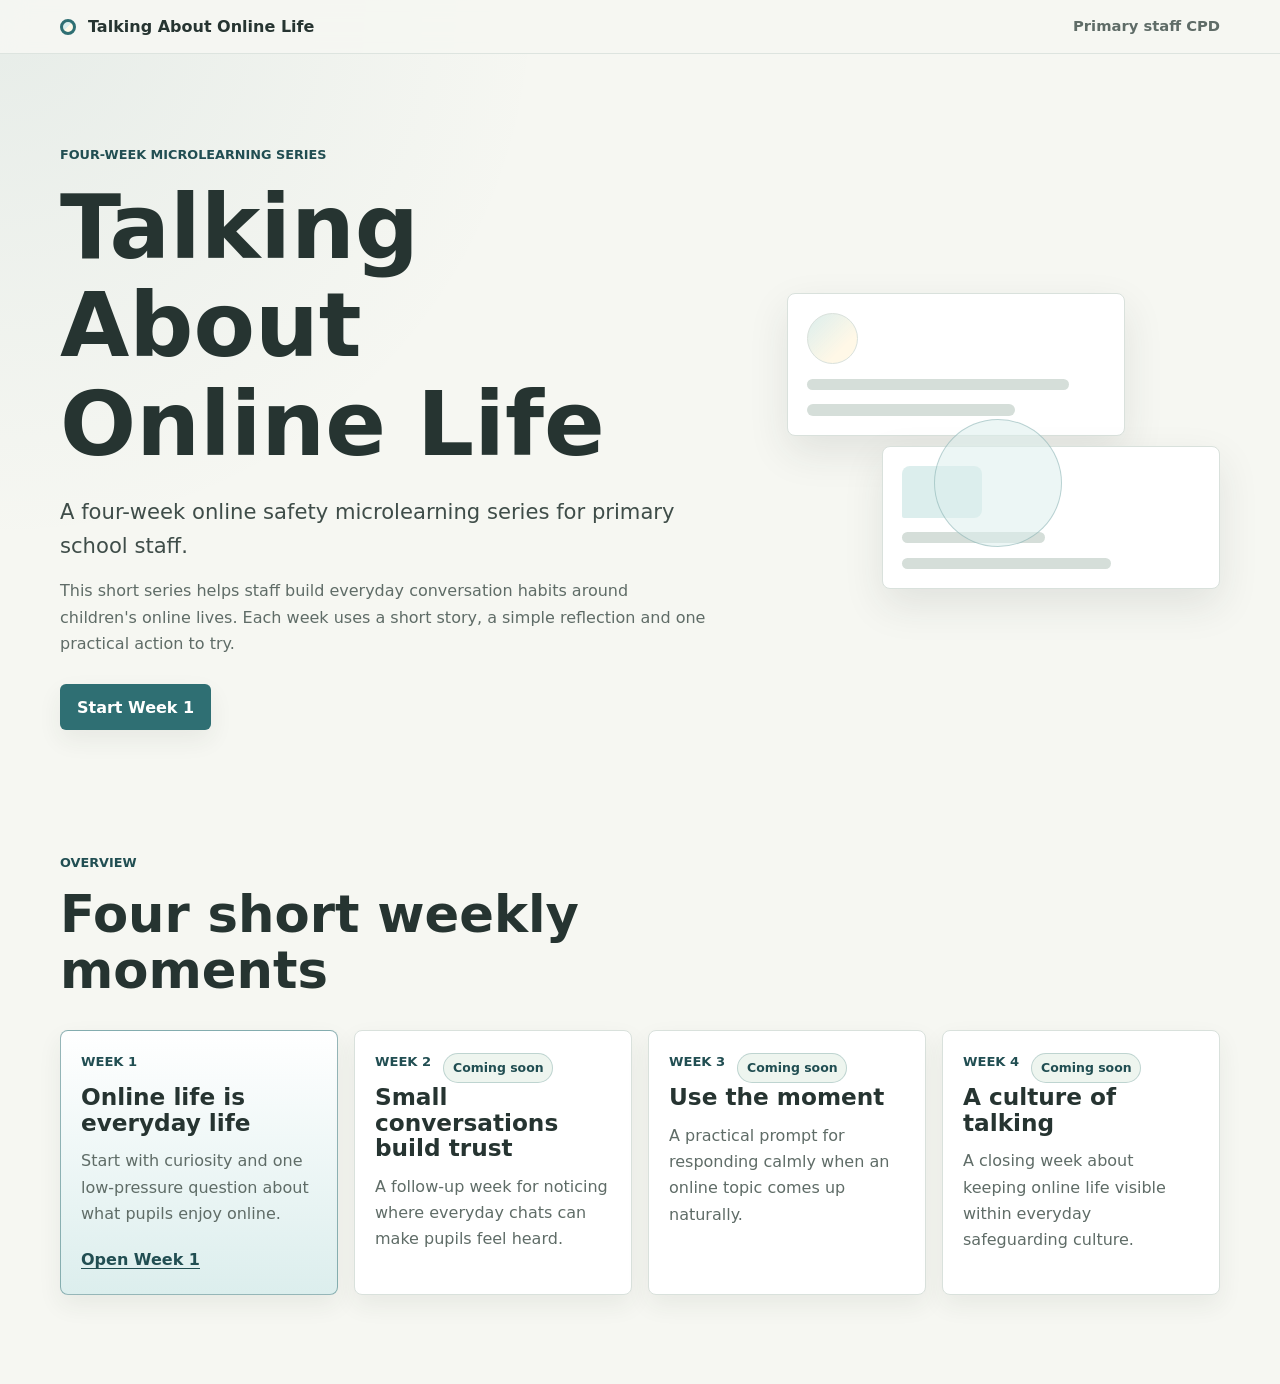
==== index.html @ 63ca15dc "Initial Week 1 prototype" ====
<!DOCTYPE html>
<html lang="en">
  <head>
    <meta charset="utf-8">
    <meta name="viewport" content="width=device-width, initial-scale=1">
    <meta
      name="description"
      content="A four-week online safety microlearning series for primary school staff."
    >
    <title>Talking About Online Life</title>
    <link rel="icon" href="assets/favicon.svg" type="image/svg+xml">
    <link rel="stylesheet" href="shared/styles.css">
    <script src="shared/script.js" defer></script>
  </head>
  <body class="site-shell home-page">
    <a class="skip-link" href="#main">Skip to main content</a>

    <header class="site-header" aria-label="Site header">
      <div class="site-header__inner">
        <a class="brand-link" href="index.html" aria-label="Talking About Online Life home">
          <span class="brand-mark" aria-hidden="true"></span>
          <span>Talking About Online Life</span>
        </a>
        <span class="header-note">Primary staff CPD</span>
      </div>
    </header>

    <main id="main">
      <section class="home-hero section">
        <div class="container hero-grid">
          <div class="hero-copy">
            <p class="eyebrow">Four-week microlearning series</p>
            <h1>Talking About Online Life</h1>
            <p class="lead">
              A four-week online safety microlearning series for primary school staff.
            </p>
            <p>
              This short series helps staff build everyday conversation habits around
              children's online lives. Each week uses a short story, a simple reflection
              and one practical action to try.
            </p>
            <a class="button button--primary" href="week-1/index.html">Start Week 1</a>
          </div>

          <div class="conversation-visual" aria-hidden="true">
            <div class="visual-card visual-card--left">
              <span class="visual-dot"></span>
              <span class="visual-line visual-line--wide"></span>
              <span class="visual-line"></span>
            </div>
            <div class="visual-card visual-card--right">
              <span class="visual-bubble"></span>
              <span class="visual-line visual-line--short"></span>
              <span class="visual-line"></span>
            </div>
            <div class="visual-bridge"></div>
          </div>
        </div>
      </section>

      <section class="section section--tight" aria-labelledby="weeks-heading">
        <div class="container">
          <div class="section-heading">
            <p class="eyebrow">Overview</p>
            <h2 id="weeks-heading">Four short weekly moments</h2>
          </div>

          <div class="week-grid">
            <article class="week-card week-card--active">
              <p class="week-card__meta">Week 1</p>
              <h3>Online life is everyday life</h3>
              <p>
                Start with curiosity and one low-pressure question about what pupils enjoy online.
              </p>
              <a class="text-link" href="week-1/index.html">Open Week 1</a>
            </article>

            <article class="week-card" aria-label="Week 2 coming soon">
              <div class="week-card__topline">
                <p class="week-card__meta">Week 2</p>
                <span class="status-pill">Coming soon</span>
              </div>
              <h3>Small conversations build trust</h3>
              <p>
                A follow-up week for noticing where everyday chats can make pupils feel heard.
              </p>
            </article>

            <article class="week-card" aria-label="Week 3 coming soon">
              <div class="week-card__topline">
                <p class="week-card__meta">Week 3</p>
                <span class="status-pill">Coming soon</span>
              </div>
              <h3>Use the moment</h3>
              <p>
                A practical prompt for responding calmly when an online topic comes up naturally.
              </p>
            </article>

            <article class="week-card" aria-label="Week 4 coming soon">
              <div class="week-card__topline">
                <p class="week-card__meta">Week 4</p>
                <span class="status-pill">Coming soon</span>
              </div>
              <h3>A culture of talking</h3>
              <p>
                A closing week about keeping online life visible within everyday safeguarding culture.
              </p>
            </article>
          </div>
        </div>
      </section>
    </main>
  </body>
</html>
---- shared/styles.css ----
:root {
  --background: #f6f7f2;
  --surface: #ffffff;
  --surface-soft: #eef5ef;
  --surface-warm: #fff8e7;
  --ink: #263431;
  --muted: #5f6c67;
  --accent: #2f6f73;
  --accent-dark: #214e52;
  --accent-soft: #dceeed;
  --border: #d9e1dc;
  --focus: #b35c1e;
  --shadow: 0 16px 40px rgba(38, 52, 49, 0.1);
  --shadow-soft: 0 10px 24px rgba(38, 52, 49, 0.07);
  --radius: 8px;
  --space-section: clamp(3.5rem, 7vw, 6rem);
  --container: 1160px;
}

* {
  box-sizing: border-box;
}

html {
  scroll-behavior: smooth;
}

body {
  margin: 0;
  background:
    radial-gradient(circle at top left, rgba(47, 111, 115, 0.08), transparent 34rem),
    var(--background);
  color: var(--ink);
  font-family:
    Inter, ui-sans-serif, system-ui, -apple-system, BlinkMacSystemFont, "Segoe UI",
    sans-serif;
  font-size: 1rem;
  line-height: 1.65;
  text-rendering: optimizeLegibility;
}

img,
svg {
  max-width: 100%;
}

a {
  color: var(--accent-dark);
  text-underline-offset: 0.18em;
}

a:hover {
  color: var(--accent);
}

button,
textarea {
  font: inherit;
}

button {
  cursor: pointer;
}

:focus-visible {
  outline: 3px solid var(--focus);
  outline-offset: 4px;
}

::selection {
  background: var(--accent-soft);
  color: var(--ink);
}

.skip-link {
  position: absolute;
  left: 1rem;
  top: 1rem;
  z-index: 20;
  transform: translateY(-150%);
  border-radius: 6px;
  background: var(--ink);
  color: var(--surface);
  padding: 0.65rem 0.9rem;
  text-decoration: none;
}

.skip-link:focus {
  transform: translateY(0);
}

.site-header {
  position: sticky;
  top: 0;
  z-index: 10;
  border-bottom: 1px solid rgba(217, 225, 220, 0.85);
  background: rgba(246, 247, 242, 0.92);
  backdrop-filter: blur(12px);
}

.site-header__inner {
  display: flex;
  align-items: center;
  justify-content: space-between;
  gap: 1rem;
  width: min(100% - 2rem, var(--container));
  margin: 0 auto;
  padding: 0.9rem 0;
}

.brand-link,
.header-actions,
.week-card__topline,
.footer-nav__inner {
  display: flex;
  align-items: center;
  gap: 0.75rem;
}

.brand-link {
  min-width: 0;
  color: var(--ink);
  font-weight: 750;
  line-height: 1.2;
  text-decoration: none;
}

.brand-link span:last-child {
  overflow-wrap: anywhere;
}

.brand-mark {
  display: inline-block;
  width: 1rem;
  height: 1rem;
  flex: 0 0 auto;
  border: 3px solid var(--accent);
  border-radius: 50%;
  background: linear-gradient(135deg, var(--accent-soft) 0 48%, var(--surface-warm) 48%);
}

.header-note {
  flex: 0 0 auto;
  color: var(--muted);
  font-size: 0.92rem;
  font-weight: 650;
}

.header-link,
.text-link {
  color: var(--accent-dark);
  font-weight: 750;
}

.container {
  width: min(100% - 2rem, var(--container));
  margin: 0 auto;
}

.container.narrow {
  width: min(100% - 2rem, 880px);
}

.section {
  padding: var(--space-section) 0;
}

section[id] {
  scroll-margin-top: 6rem;
}

.section--tight {
  padding-top: 2rem;
}

.section--compact {
  padding: clamp(2.5rem, 5vw, 4rem) 0;
}

.section--tint {
  background: linear-gradient(180deg, rgba(238, 245, 239, 0.78), rgba(238, 245, 239, 0.35));
  border-block: 1px solid rgba(217, 225, 220, 0.7);
}

.hero,
.home-hero {
  min-height: min(72vh, 720px);
  display: grid;
  align-items: center;
}

.hero-grid {
  display: grid;
  grid-template-columns: minmax(0, 1.08fr) minmax(20rem, 0.72fr);
  align-items: center;
  gap: clamp(2rem, 6vw, 5rem);
}

.hero-copy {
  max-width: 720px;
}

.eyebrow {
  margin: 0 0 0.8rem;
  color: var(--accent-dark);
  font-size: 0.8rem;
  font-weight: 800;
  letter-spacing: 0;
  text-transform: uppercase;
}

h1,
h2,
h3,
p {
  overflow-wrap: break-word;
}

h1,
h2,
h3 {
  margin: 0;
  line-height: 1.1;
}

h1 {
  max-width: 13ch;
  font-size: clamp(3rem, 7vw, 5.8rem);
}

h2 {
  font-size: clamp(2rem, 4vw, 3.2rem);
}

h3 {
  font-size: clamp(1.2rem, 2vw, 1.45rem);
}

p {
  margin: 0;
}

.lead {
  max-width: 66ch;
  margin-top: 1.35rem;
  color: #3f4d49;
  font-size: clamp(1.12rem, 2vw, 1.32rem);
  line-height: 1.6;
}

.hero-copy > p:not(.eyebrow):not(.lead) {
  max-width: 68ch;
  margin-top: 1rem;
  color: var(--muted);
}

.core-message {
  border-left: 4px solid var(--accent);
  padding-left: 1rem;
}

.button {
  display: inline-flex;
  align-items: center;
  justify-content: center;
  min-height: 2.9rem;
  margin-top: 1.65rem;
  border: 1px solid transparent;
  border-radius: 6px;
  padding: 0.78rem 1rem;
  font-weight: 800;
  line-height: 1.2;
  text-align: center;
  text-decoration: none;
}

.button--primary {
  background: var(--accent);
  color: var(--surface);
  box-shadow: var(--shadow-soft);
}

.button--primary:hover {
  background: var(--accent-dark);
  color: var(--surface);
}

.button--secondary {
  border-color: var(--accent);
  background: var(--surface);
  color: var(--accent-dark);
}

.button--secondary:hover {
  background: var(--accent-soft);
}

.conversation-visual {
  position: relative;
  min-height: 22rem;
}

.conversation-visual--hero {
  min-height: 24rem;
}

.visual-card {
  position: absolute;
  width: min(78%, 22rem);
  border: 1px solid var(--border);
  border-radius: var(--radius);
  background: var(--surface);
  padding: 1.2rem;
  box-shadow: var(--shadow);
}

.visual-card--left {
  left: 0;
  top: 2rem;
}

.visual-card--right {
  right: 0;
  bottom: 1.5rem;
}

.visual-dot,
.visual-bubble,
.visual-line {
  display: block;
}

.visual-dot {
  width: 3.2rem;
  height: 3.2rem;
  border-radius: 50%;
  background:
    linear-gradient(135deg, var(--accent-soft), transparent 70%),
    var(--surface-warm);
  border: 1px solid var(--border);
}

.visual-bubble {
  width: 5rem;
  height: 3.2rem;
  border-radius: 8px 8px 8px 2px;
  background: var(--accent-soft);
}

.visual-line {
  width: 70%;
  height: 0.7rem;
  margin-top: 0.9rem;
  border-radius: 999px;
  background: #d5ded9;
}

.visual-line--wide {
  width: 88%;
}

.visual-line--short {
  width: 48%;
}

.visual-bridge {
  position: absolute;
  left: 34%;
  top: 45%;
  width: 8rem;
  height: 8rem;
  border: 1px solid rgba(47, 111, 115, 0.28);
  border-radius: 50%;
  background: rgba(220, 238, 237, 0.55);
}

.section-heading {
  max-width: 760px;
  margin-bottom: 2rem;
}

.section-heading p:last-child {
  margin-top: 0.8rem;
  color: var(--muted);
  font-size: 1.08rem;
}

.section-heading--compact {
  margin-bottom: 0;
}

.week-grid,
.story-grid {
  display: grid;
  gap: 1rem;
}

.week-grid {
  grid-template-columns: repeat(4, minmax(0, 1fr));
}

.story-grid {
  grid-template-columns: repeat(4, minmax(0, 1fr));
}

.week-card,
.story-card,
.guidance-card,
.action-card,
.reflection-card,
.feedback-panel {
  border: 1px solid var(--border);
  border-radius: var(--radius);
  background: var(--surface);
  box-shadow: var(--shadow-soft);
}

.week-card,
.story-card {
  min-height: 100%;
  padding: 1.25rem;
}

.week-card--active {
  border-color: rgba(47, 111, 115, 0.5);
  background: linear-gradient(180deg, var(--surface), var(--accent-soft));
}

.week-card__meta,
.story-card__number,
.action-card__label {
  margin-bottom: 0.7rem;
  color: var(--accent-dark);
  font-size: 0.82rem;
  font-weight: 800;
  text-transform: uppercase;
}

.week-card p:not(.week-card__meta) {
  margin-top: 0.8rem;
  color: var(--muted);
}

.week-card .text-link {
  display: inline-block;
  margin-top: 1.25rem;
}

.status-pill {
  border: 1px solid rgba(47, 111, 115, 0.25);
  border-radius: 999px;
  background: var(--surface-soft);
  color: var(--accent-dark);
  padding: 0.25rem 0.55rem;
  font-size: 0.78rem;
  font-weight: 800;
}

.story-card {
  position: relative;
  overflow: hidden;
}

.story-card p:last-child {
  margin-top: 0.8rem;
  color: var(--muted);
}

.story-card__icon {
  width: 3.1rem;
  height: 3.1rem;
  margin-bottom: 1.1rem;
  border-radius: 8px;
  background: var(--surface-soft);
  position: relative;
}

.story-card__icon--chat::before,
.story-card__icon--question::before,
.story-card__icon--moment::before,
.story-card__icon--moment::after {
  content: "";
  position: absolute;
}

.story-card__icon--chat::before {
  inset: 0.8rem 0.7rem 1rem;
  border-radius: 8px 8px 8px 2px;
  background: var(--accent);
}

.story-card__icon--question::before {
  left: 1.13rem;
  top: 0.62rem;
  width: 0.78rem;
  height: 1.35rem;
  border: 0.28rem solid var(--accent);
  border-bottom: 0;
  border-radius: 1rem 1rem 0 0;
}

.story-card__icon--question::after {
  content: "";
  position: absolute;
  left: 1.35rem;
  bottom: 0.72rem;
  width: 0.38rem;
  height: 0.38rem;
  border-radius: 50%;
  background: var(--accent);
}

.story-card__icon--moment::before {
  left: 0.72rem;
  top: 0.72rem;
  width: 1.65rem;
  height: 1.65rem;
  border: 0.26rem solid var(--accent);
  border-radius: 50%;
}

.story-card__icon--moment::after {
  right: 0.68rem;
  bottom: 0.68rem;
  width: 0.8rem;
  height: 0.26rem;
  border-radius: 999px;
  background: var(--accent);
  transform: rotate(45deg);
}

.story-card--quote {
  background: linear-gradient(180deg, var(--surface), var(--surface-warm));
}

.speech-bubble {
  width: 3.6rem;
  height: 3.1rem;
  margin-bottom: 1.1rem;
  border-radius: 8px 8px 8px 2px;
  background: var(--accent);
  color: var(--surface);
  display: grid;
  place-items: center;
  font-size: 1.8rem;
  font-weight: 850;
}

.story-quote {
  color: var(--ink) !important;
  font-size: 1.25rem;
  font-weight: 800;
}

.notice-options {
  display: grid;
  gap: 0.85rem;
}

.option-card {
  display: grid;
  grid-template-columns: auto minmax(0, 1fr);
  align-items: start;
  gap: 0.8rem;
  width: 100%;
  border: 1px solid var(--border);
  border-radius: var(--radius);
  background: var(--surface);
  color: var(--ink);
  padding: 1rem;
  text-align: left;
  box-shadow: none;
}

.option-card:hover {
  border-color: rgba(47, 111, 115, 0.45);
}

.option-card[aria-pressed="true"] {
  border-color: var(--accent);
  background: var(--accent-soft);
}

.option-card[aria-pressed="true"]::after {
  content: "Selected";
  grid-column: 2;
  color: var(--accent-dark);
  font-size: 0.84rem;
  font-weight: 800;
}

.option-card__letter {
  display: inline-grid;
  place-items: center;
  min-width: 2rem;
  height: 2rem;
  border-radius: 50%;
  background: var(--surface-soft);
  color: var(--accent-dark);
  font-weight: 850;
}

.feedback-panel {
  margin-top: 1rem;
  padding: 1rem;
  color: var(--ink);
}

.feedback-panel p + p {
  margin-top: 0.75rem;
}

.feedback-panel--inline {
  width: 100%;
}

.guidance-layout {
  display: grid;
  grid-template-columns: 0.7fr 1.3fr;
  gap: clamp(1.5rem, 4vw, 3rem);
  align-items: start;
}

.guidance-card {
  padding: 1.25rem;
  box-shadow: none;
}

.guidance-card p + p {
  margin-top: 0.9rem;
}

.source-list {
  display: flex;
  flex-wrap: wrap;
  gap: 0.65rem;
  margin: 1rem 0 0;
  padding: 0;
  list-style: none;
}

.source-list a {
  display: inline-flex;
  min-height: 2.4rem;
  align-items: center;
  border: 1px solid rgba(47, 111, 115, 0.25);
  border-radius: 999px;
  background: var(--surface-soft);
  padding: 0.45rem 0.75rem;
  font-size: 0.9rem;
  font-weight: 750;
  line-height: 1.2;
  text-decoration: none;
}

.source-list a:hover {
  background: var(--accent-soft);
}

.action-grid {
  display: grid;
  grid-template-columns: minmax(0, 0.85fr) minmax(0, 1.15fr);
  gap: clamp(1.5rem, 4vw, 3rem);
  align-items: start;
}

.action-card,
.reflection-card {
  padding: clamp(1.25rem, 3vw, 2rem);
}

.action-card__prompt {
  margin-bottom: 0.8rem;
  font-size: clamp(1.55rem, 4vw, 2.6rem);
  font-weight: 850;
  line-height: 1.15;
}

.starter-list {
  display: grid;
  gap: 0.65rem;
  margin-top: 1rem;
}

.starter-list p {
  border-left: 4px solid var(--accent);
  border-radius: 4px;
  background: var(--surface-soft);
  padding: 0.7rem 0.9rem;
  font-weight: 750;
}

.reflection-card {
  display: grid;
  gap: 1rem;
}

textarea {
  display: block;
  width: 100%;
  min-height: 10rem;
  resize: vertical;
  border: 1px solid var(--border);
  border-radius: var(--radius);
  background: var(--surface);
  color: var(--ink);
  padding: 1rem;
  line-height: 1.55;
}

textarea::placeholder {
  color: #7b8782;
}

.reflection-card .button {
  justify-self: start;
  margin-top: 0;
}

.footer-nav {
  border-top: 1px solid var(--border);
  background: var(--surface);
  color: var(--muted);
}

.footer-nav__inner {
  justify-content: space-between;
  padding: 1.25rem 0;
}

.visually-hidden {
  position: absolute;
  width: 1px;
  height: 1px;
  overflow: hidden;
  clip: rect(0 0 0 0);
  white-space: nowrap;
  clip-path: inset(50%);
}

[hidden] {
  display: none !important;
}

@media (max-width: 980px) {
  .hero-grid,
  .guidance-layout,
  .action-grid {
    grid-template-columns: 1fr;
  }

  .conversation-visual {
    min-height: 18rem;
  }

  .week-grid,
  .story-grid {
    grid-template-columns: repeat(2, minmax(0, 1fr));
  }

  h1 {
    max-width: 11ch;
  }
}

@media (max-width: 680px) {
  body {
    font-size: 0.98rem;
  }

  .site-header__inner,
  .header-actions,
  .footer-nav__inner {
    align-items: flex-start;
  }

  .site-header__inner,
  .footer-nav__inner {
    flex-direction: column;
  }

  .header-actions {
    flex-wrap: wrap;
  }

  .section {
    padding: 3rem 0;
  }

  .hero,
  .home-hero {
    min-height: auto;
    padding-top: 3.5rem;
  }

  h1 {
    max-width: 100%;
    font-size: clamp(2.45rem, 14vw, 3.25rem);
  }

  h2 {
    font-size: clamp(1.8rem, 10vw, 2.3rem);
  }

  .lead {
    font-size: 1.08rem;
  }

  .button {
    width: 100%;
  }

  .conversation-visual {
    min-height: 15rem;
  }

  .visual-card {
    width: 84%;
  }

  .visual-card--left {
    top: 0;
  }

  .visual-card--right {
    bottom: 0;
  }

  .week-grid,
  .story-grid {
    grid-template-columns: 1fr;
  }

  .source-list {
    display: grid;
  }

  .source-list a {
    border-radius: 6px;
  }

  .reflection-card .button {
    justify-self: stretch;
  }
}

@media (prefers-reduced-motion: reduce) {
  *,
  *::before,
  *::after {
    scroll-behavior: auto !important;
    transition-duration: 0.01ms !important;
    animation-duration: 0.01ms !important;
    animation-iteration-count: 1 !important;
  }
}
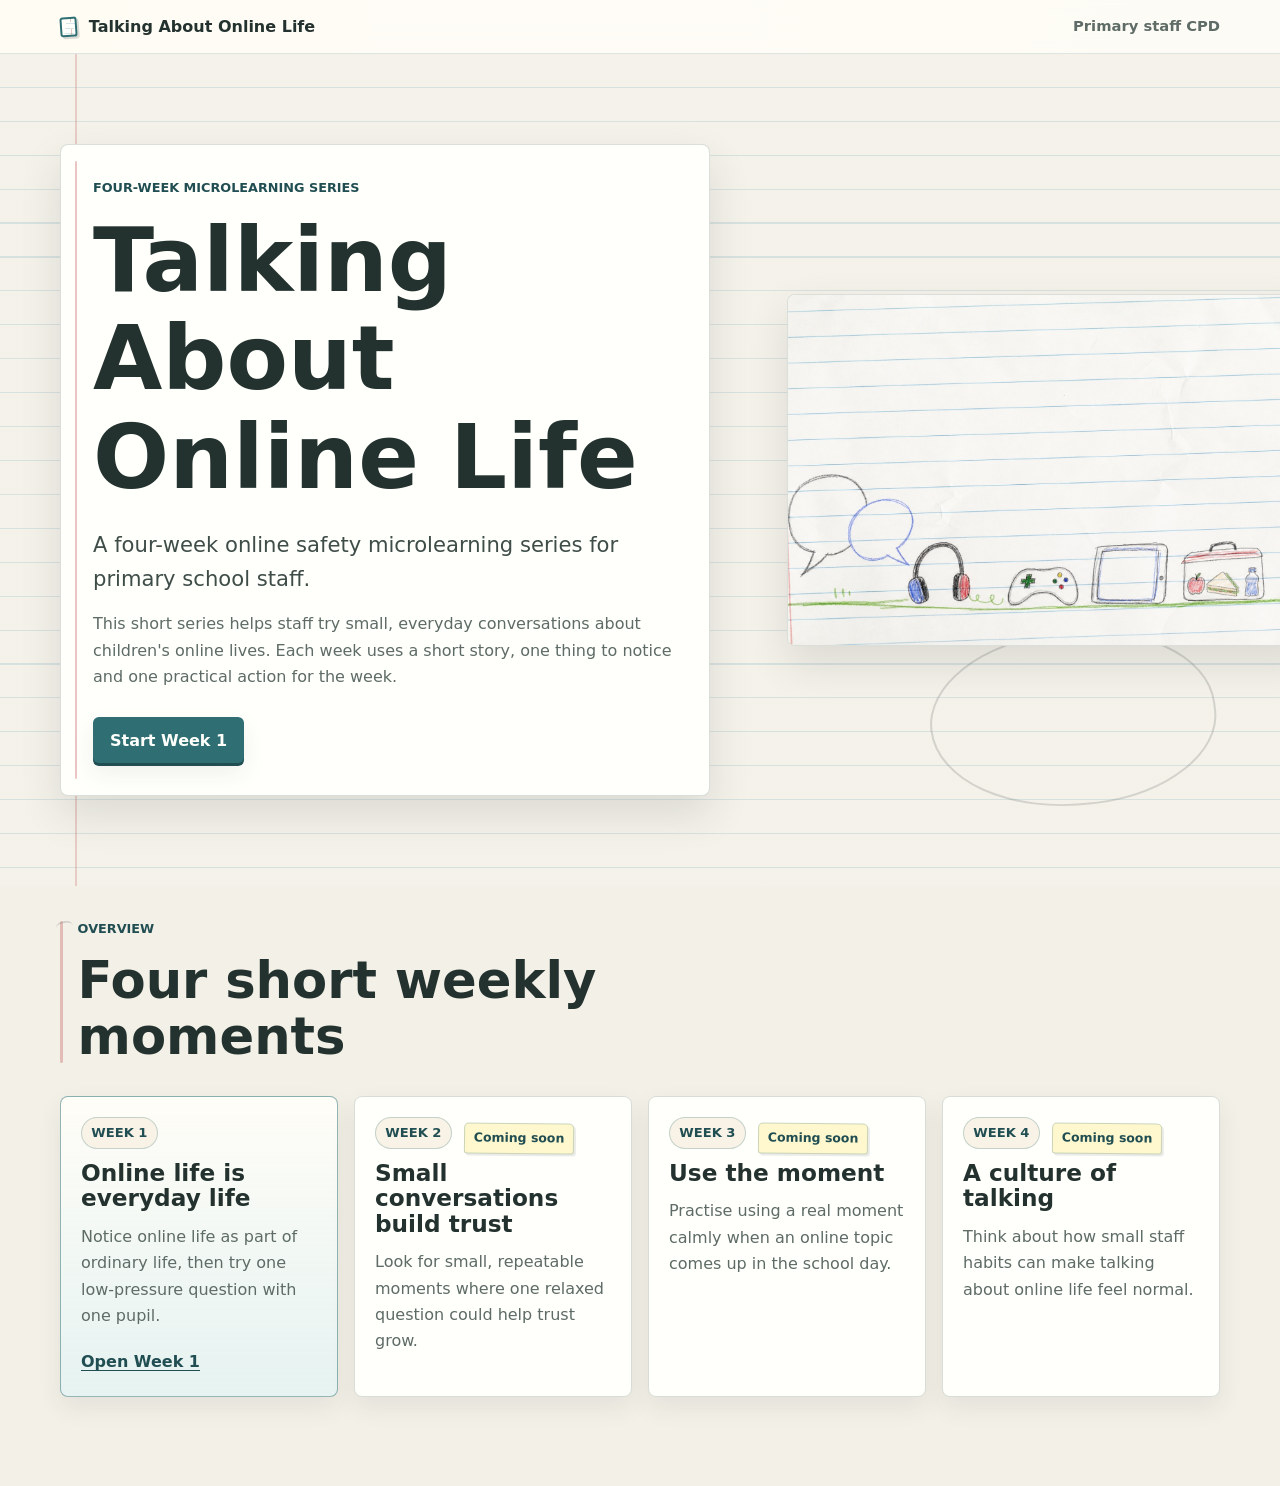
==== commit 81fd0839: "Update Week 1 copy and notebook visual style" ====
--- a/index.html
+++ b/index.html
@@ -12,7 +12,7 @@
     <link rel="stylesheet" href="shared/styles.css">
     <script src="shared/script.js" defer></script>
   </head>
-  <body class="site-shell home-page">
+  <body class="site-shell home-page annotated-journal">
     <a class="skip-link" href="#main">Skip to main content</a>
 
     <header class="site-header" aria-label="Site header">
@@ -26,85 +26,86 @@
     </header>
 
     <main id="main">
-      <section class="home-hero section">
+      <section class="home-hero section notebook-hero lesson-section">
         <div class="container hero-grid">
-          <div class="hero-copy">
+          <div class="hero-copy paper-panel hero-copy--annotated">
             <p class="eyebrow">Four-week microlearning series</p>
             <h1>Talking About Online Life</h1>
             <p class="lead">
               A four-week online safety microlearning series for primary school staff.
             </p>
             <p>
-              This short series helps staff build everyday conversation habits around
-              children's online lives. Each week uses a short story, a simple reflection
-              and one practical action to try.
+              This short series helps staff try small, everyday conversations about
+              children's online lives. Each week uses a short story, one thing to notice
+              and one practical action for the week.
             </p>
             <a class="button button--primary" href="week-1/index.html">Start Week 1</a>
           </div>
 
-          <div class="conversation-visual" aria-hidden="true">
-            <div class="visual-card visual-card--left">
-              <span class="visual-dot"></span>
-              <span class="visual-line visual-line--wide"></span>
-              <span class="visual-line"></span>
-            </div>
-            <div class="visual-card visual-card--right">
-              <span class="visual-bubble"></span>
-              <span class="visual-line visual-line--short"></span>
-              <span class="visual-line"></span>
-            </div>
-            <div class="visual-bridge"></div>
-          </div>
+          <figure class="paper-visual paper-visual--hero notebook-hero__visual">
+            <img
+              src="assets/images/notebook-week1-hero.jpg"
+              alt="Childlike drawings of speech bubbles, headphones, a controller, a tablet and classroom objects on lined exercise-book paper."
+              width="1800"
+              height="1013"
+              fetchpriority="high"
+              decoding="async"
+            >
+          </figure>
         </div>
       </section>
 
-      <section class="section section--tight" aria-labelledby="weeks-heading">
+      <section class="section section--tight lesson-section" aria-labelledby="weeks-heading">
         <div class="container">
-          <div class="section-heading">
+          <div class="section-heading margin-prompt">
             <p class="eyebrow">Overview</p>
             <h2 id="weeks-heading">Four short weekly moments</h2>
           </div>
 
           <div class="week-grid">
-            <article class="week-card week-card--active">
-              <p class="week-card__meta">Week 1</p>
+            <article class="week-card paper-panel week-card--active">
+              <p class="week-card__meta progress-marker">Week 1</p>
               <h3>Online life is everyday life</h3>
               <p>
-                Start with curiosity and one low-pressure question about what pupils enjoy online.
+                Notice online life as part of ordinary life, then try one low-pressure
+                question with one pupil.
               </p>
               <a class="text-link" href="week-1/index.html">Open Week 1</a>
             </article>
 
-            <article class="week-card" aria-label="Week 2 coming soon">
+            <article class="week-card paper-panel" aria-label="Week 2 coming soon">
               <div class="week-card__topline">
-                <p class="week-card__meta">Week 2</p>
-                <span class="status-pill">Coming soon</span>
+                <p class="week-card__meta progress-marker">Week 2</p>
+                <span class="status-pill notebook-tab">Coming soon</span>
               </div>
               <h3>Small conversations build trust</h3>
               <p>
-                A follow-up week for noticing where everyday chats can make pupils feel heard.
+                Look for small, repeatable moments where one relaxed question could help
+                trust grow.
               </p>
             </article>
 
-            <article class="week-card" aria-label="Week 3 coming soon">
+            <article class="week-card paper-panel" aria-label="Week 3 coming soon">
               <div class="week-card__topline">
-                <p class="week-card__meta">Week 3</p>
-                <span class="status-pill">Coming soon</span>
+                <p class="week-card__meta progress-marker">Week 3</p>
+                <span class="status-pill notebook-tab">Coming soon</span>
               </div>
               <h3>Use the moment</h3>
               <p>
-                A practical prompt for responding calmly when an online topic comes up naturally.
+                Practise using a real moment calmly when an online topic comes up in the
+                school day.
               </p>
             </article>
 
-            <article class="week-card" aria-label="Week 4 coming soon">
+            <article class="week-card paper-panel" aria-label="Week 4 coming soon">
               <div class="week-card__topline">
-                <p class="week-card__meta">Week 4</p>
-                <span class="status-pill">Coming soon</span>
+                <p class="week-card__meta progress-marker">Week 4</p>
+                <span class="status-pill notebook-tab">Coming soon</span>
               </div>
               <h3>A culture of talking</h3>
               <p>
-                A closing week about keeping online life visible within everyday safeguarding culture.
+                Think about how small staff habits can make talking about online life feel
+                normal.
               </p>
             </article>
           </div>
--- a/shared/styles.css
+++ b/shared/styles.css
@@ -1,18 +1,41 @@
 :root {
-  --background: #f6f7f2;
-  --surface: #ffffff;
+  --paper-bg: #f3f0e8;
+  --paper: #fffdf7;
+  --paper-clean: #fffffb;
+  --paper-soft: #f8f3e6;
+  --paper-warm: #fff8e2;
+  --ruled-line: rgba(84, 157, 181, 0.24);
+  --margin-line: rgba(192, 87, 87, 0.34);
+  --pencil: #5d625f;
+  --pencil-soft: rgba(93, 98, 95, 0.22);
+  --felt-tip: #2f6f73;
+  --felt-tip-dark: #214e52;
+  --felt-tip-soft: #dceeed;
+  --sticky-note: #fff2b8;
+  --sticky-note-soft: #fff7cd;
+  --highlight: rgba(255, 219, 112, 0.58);
+  --background: var(--paper-bg);
+  --surface: var(--paper-clean);
   --surface-soft: #eef5ef;
-  --surface-warm: #fff8e7;
-  --ink: #263431;
-  --muted: #5f6c67;
-  --accent: #2f6f73;
-  --accent-dark: #214e52;
-  --accent-soft: #dceeed;
-  --border: #d9e1dc;
-  --focus: #b35c1e;
-  --shadow: 0 16px 40px rgba(38, 52, 49, 0.1);
-  --shadow-soft: 0 10px 24px rgba(38, 52, 49, 0.07);
+  --surface-warm: var(--paper-warm);
+  --ink: #24322f;
+  --muted: #5e6b66;
+  --accent: var(--felt-tip);
+  --accent-dark: var(--felt-tip-dark);
+  --accent-soft: var(--felt-tip-soft);
+  --border: #d8ded7;
+  --focus: #9f4f1a;
+  --shadow: 0 18px 42px rgba(45, 50, 47, 0.12);
+  --shadow-soft: 0 10px 24px rgba(45, 50, 47, 0.08);
+  --shadow-lift: 0 16px 30px rgba(45, 50, 47, 0.12);
   --radius: 8px;
+  --radius-small: 6px;
+  --space-1: 0.5rem;
+  --space-2: 0.75rem;
+  --space-3: 1rem;
+  --space-4: 1.25rem;
+  --space-5: 1.75rem;
+  --space-6: 2.25rem;
   --space-section: clamp(3.5rem, 7vw, 6rem);
   --container: 1160px;
 }
@@ -28,7 +51,8 @@
 body {
   margin: 0;
   background:
-    radial-gradient(circle at top left, rgba(47, 111, 115, 0.08), transparent 34rem),
+    radial-gradient(circle at 0 0, rgba(255, 219, 112, 0.16), transparent 24rem),
+    radial-gradient(circle at 95% 8%, rgba(47, 111, 115, 0.1), transparent 30rem),
     var(--background);
   color: var(--ink);
   font-family:
@@ -41,6 +65,7 @@
 
 img,
 svg {
+  display: block;
   max-width: 100%;
 }
 
@@ -94,7 +119,7 @@
   top: 0;
   z-index: 10;
   border-bottom: 1px solid rgba(217, 225, 220, 0.85);
-  background: rgba(246, 247, 242, 0.92);
+  background: rgba(255, 253, 247, 0.92);
   backdrop-filter: blur(12px);
 }
 
@@ -131,12 +156,20 @@
 
 .brand-mark {
   display: inline-block;
-  width: 1rem;
-  height: 1rem;
+  width: 1.05rem;
+  height: 1.22rem;
   flex: 0 0 auto;
-  border: 3px solid var(--accent);
-  border-radius: 50%;
-  background: linear-gradient(135deg, var(--accent-soft) 0 48%, var(--surface-warm) 48%);
+  border: 2px solid var(--accent);
+  border-radius: 3px;
+  background:
+    linear-gradient(90deg, transparent 0 68%, var(--margin-line) 68% 72%, transparent 72%),
+    repeating-linear-gradient(
+      to bottom,
+      var(--paper-clean) 0 0.27rem,
+      var(--ruled-line) 0.27rem 0.31rem
+    );
+  box-shadow: 2px 2px 0 var(--pencil-soft);
+  transform: rotate(-4deg);
 }
 
 .header-note {
@@ -162,6 +195,7 @@
 }
 
 .section {
+  position: relative;
   padding: var(--space-section) 0;
 }
 
@@ -178,7 +212,8 @@
 }
 
 .section--tint {
-  background: linear-gradient(180deg, rgba(238, 245, 239, 0.78), rgba(238, 245, 239, 0.35));
+  background:
+    linear-gradient(180deg, rgba(255, 253, 247, 0.86), rgba(248, 243, 230, 0.72));
   border-block: 1px solid rgba(217, 225, 220, 0.7);
 }
 
@@ -189,6 +224,49 @@
   align-items: center;
 }
 
+.lesson-section {
+  scroll-margin-top: 6rem;
+}
+
+.notebook-hero {
+  isolation: isolate;
+  overflow: hidden;
+  background: var(--paper-bg);
+}
+
+.notebook-hero::before {
+  content: "";
+  position: absolute;
+  inset: 0;
+  z-index: -2;
+  background:
+    linear-gradient(
+      90deg,
+      transparent 0 4.7rem,
+      var(--margin-line) 4.7rem 4.82rem,
+      transparent 4.82rem
+    ),
+    repeating-linear-gradient(
+      to bottom,
+      rgba(255, 253, 247, 0.2) 0 2.05rem,
+      var(--ruled-line) 2.05rem 2.12rem
+    );
+  opacity: 0.72;
+}
+
+.notebook-hero::after {
+  content: "";
+  position: absolute;
+  right: min(5vw, 4rem);
+  bottom: clamp(2rem, 7vw, 5rem);
+  z-index: -1;
+  width: clamp(11rem, 22vw, 18rem);
+  aspect-ratio: 1.65 / 1;
+  border: 2px solid var(--pencil-soft);
+  border-radius: 48% 52% 46% 54%;
+  transform: rotate(-7deg);
+}
+
 .hero-grid {
   display: grid;
   grid-template-columns: minmax(0, 1.08fr) minmax(20rem, 0.72fr);
@@ -198,6 +276,29 @@
 
 .hero-copy {
   max-width: 720px;
+}
+
+.hero-copy.paper-panel {
+  padding: clamp(1.25rem, 3vw, 2rem);
+}
+
+.hero-copy--annotated {
+  position: relative;
+}
+
+.hero-copy--annotated::before {
+  content: "";
+  position: absolute;
+  top: 1rem;
+  bottom: 1rem;
+  left: 0.85rem;
+  width: 2px;
+  border-radius: 999px;
+  background: var(--margin-line);
+}
+
+.hero-copy--annotated > * {
+  position: relative;
 }
 
 .eyebrow {
@@ -255,8 +356,23 @@
 }
 
 .core-message {
-  border-left: 4px solid var(--accent);
-  padding-left: 1rem;
+  position: relative;
+  margin-top: 1.2rem !important;
+  border-left: 0;
+  border-radius: var(--radius-small);
+  background: linear-gradient(180deg, var(--sticky-note-soft), var(--sticky-note));
+  padding: 0.9rem 1rem 0.9rem 1.1rem;
+  box-shadow: 3px 4px 0 rgba(93, 98, 95, 0.12);
+}
+
+.teacher-annotation::after {
+  content: "";
+  position: absolute;
+  inset: -0.45rem -0.5rem;
+  pointer-events: none;
+  border: 2px solid rgba(93, 98, 95, 0.28);
+  border-radius: 48% 52% 45% 55%;
+  transform: rotate(-1.4deg);
 }
 
 .button {
@@ -266,117 +382,126 @@
   min-height: 2.9rem;
   margin-top: 1.65rem;
   border: 1px solid transparent;
-  border-radius: 6px;
+  border-radius: var(--radius-small);
   padding: 0.78rem 1rem;
   font-weight: 800;
   line-height: 1.2;
   text-align: center;
   text-decoration: none;
+  transition:
+    background-color 160ms ease,
+    border-color 160ms ease,
+    box-shadow 160ms ease,
+    transform 160ms ease;
 }
 
 .button--primary {
   background: var(--accent);
   color: var(--surface);
-  box-shadow: var(--shadow-soft);
+  box-shadow: 0 3px 0 var(--accent-dark), var(--shadow-soft);
 }
 
 .button--primary:hover {
   background: var(--accent-dark);
   color: var(--surface);
+  transform: translateY(-1px);
 }
 
 .button--secondary {
   border-color: var(--accent);
-  background: var(--surface);
+  background: var(--paper-clean);
   color: var(--accent-dark);
+  box-shadow: 0 2px 0 rgba(47, 111, 115, 0.18);
 }
 
 .button--secondary:hover {
   background: var(--accent-soft);
-}
-
-.conversation-visual {
+  transform: translateY(-1px);
+}
+
+.button:active {
+  transform: translateY(1px);
+}
+
+.paper-panel,
+.paper-visual {
+  margin: 0;
+  overflow: hidden;
+  border: 1px solid rgba(216, 222, 215, 0.94);
+  border-radius: var(--radius);
+  background: var(--paper-clean);
+  box-shadow: var(--shadow);
+}
+
+.paper-panel {
+  margin: 0;
+  overflow: visible;
+}
+
+.lined-paper-panel {
   position: relative;
+  overflow: hidden;
+  background:
+    linear-gradient(
+      90deg,
+      transparent 0 1.1rem,
+      var(--margin-line) 1.1rem 1.18rem,
+      transparent 1.18rem
+    ),
+    repeating-linear-gradient(
+      to bottom,
+      var(--paper) 0 1.95rem,
+      var(--ruled-line) 1.95rem 2.02rem
+    );
+}
+
+.lined-paper-panel > * {
+  position: relative;
+  z-index: 1;
+}
+
+.paper-visual img {
+  width: 100%;
+  height: 100%;
+  object-fit: cover;
+}
+
+.paper-visual--hero {
+  aspect-ratio: 3 / 2;
   min-height: 22rem;
 }
 
-.conversation-visual--hero {
-  min-height: 24rem;
-}
-
-.visual-card {
-  position: absolute;
-  width: min(78%, 22rem);
-  border: 1px solid var(--border);
-  border-radius: var(--radius);
-  background: var(--surface);
-  padding: 1.2rem;
-  box-shadow: var(--shadow);
-}
-
-.visual-card--left {
-  left: 0;
-  top: 2rem;
-}
-
-.visual-card--right {
-  right: 0;
-  bottom: 1.5rem;
-}
-
-.visual-dot,
-.visual-bubble,
-.visual-line {
-  display: block;
-}
-
-.visual-dot {
-  width: 3.2rem;
-  height: 3.2rem;
-  border-radius: 50%;
-  background:
-    linear-gradient(135deg, var(--accent-soft), transparent 70%),
-    var(--surface-warm);
-  border: 1px solid var(--border);
-}
-
-.visual-bubble {
-  width: 5rem;
-  height: 3.2rem;
-  border-radius: 8px 8px 8px 2px;
-  background: var(--accent-soft);
-}
-
-.visual-line {
-  width: 70%;
-  height: 0.7rem;
-  margin-top: 0.9rem;
-  border-radius: 999px;
-  background: #d5ded9;
-}
-
-.visual-line--wide {
-  width: 88%;
-}
-
-.visual-line--short {
-  width: 48%;
-}
-
-.visual-bridge {
-  position: absolute;
-  left: 34%;
-  top: 45%;
-  width: 8rem;
-  height: 8rem;
-  border: 1px solid rgba(47, 111, 115, 0.28);
-  border-radius: 50%;
-  background: rgba(220, 238, 237, 0.55);
-}
-
 .section-heading {
+  position: relative;
   max-width: 760px;
   margin-bottom: 2rem;
+}
+
+.margin-prompt {
+  padding-left: 1.1rem;
+}
+
+.margin-prompt::before {
+  content: "";
+  position: absolute;
+  top: 0.18rem;
+  bottom: 0.12rem;
+  left: 0;
+  width: 3px;
+  border-radius: 999px;
+  background: var(--margin-line);
+}
+
+.margin-prompt::after {
+  content: "";
+  position: absolute;
+  left: -0.28rem;
+  top: 0.18rem;
+  width: 1.05rem;
+  height: 0.55rem;
+  border-top: 2px solid var(--pencil-soft);
+  border-radius: 50%;
+  transform: rotate(-10deg);
 }
 
 .section-heading p:last-child {
@@ -411,7 +536,7 @@
 .feedback-panel {
   border: 1px solid var(--border);
   border-radius: var(--radius);
-  background: var(--surface);
+  background: var(--paper-clean);
   box-shadow: var(--shadow-soft);
 }
 
@@ -421,9 +546,30 @@
   padding: 1.25rem;
 }
 
+.week-card,
+.story-card,
+.option-card,
+.action-card {
+  transition:
+    border-color 160ms ease,
+    box-shadow 160ms ease,
+    transform 160ms ease;
+}
+
+.week-card:hover,
+.story-card:hover,
+.option-card:hover,
+.action-card:hover {
+  border-color: rgba(47, 111, 115, 0.35);
+  box-shadow: var(--shadow-lift);
+  transform: translateY(-2px);
+}
+
 .week-card--active {
   border-color: rgba(47, 111, 115, 0.5);
-  background: linear-gradient(180deg, var(--surface), var(--accent-soft));
+  background:
+    linear-gradient(180deg, rgba(255, 253, 247, 0.92), rgba(220, 238, 237, 0.72)),
+    var(--paper-clean);
 }
 
 .week-card__meta,
@@ -436,6 +582,16 @@
   text-transform: uppercase;
 }
 
+.progress-marker {
+  display: inline-flex;
+  width: fit-content;
+  align-items: center;
+  border: 1px solid rgba(47, 111, 115, 0.26);
+  border-radius: 999px;
+  background: var(--paper-soft);
+  padding: 0.24rem 0.58rem;
+}
+
 .week-card p:not(.week-card__meta) {
   margin-top: 0.8rem;
   color: var(--muted);
@@ -448,12 +604,14 @@
 
 .status-pill {
   border: 1px solid rgba(47, 111, 115, 0.25);
-  border-radius: 999px;
-  background: var(--surface-soft);
+  border-radius: 5px 5px 3px 3px;
+  background: var(--sticky-note-soft);
   color: var(--accent-dark);
   padding: 0.25rem 0.55rem;
   font-size: 0.78rem;
   font-weight: 800;
+  box-shadow: 2px 2px 0 rgba(93, 98, 95, 0.12);
+  transform: rotate(0.6deg);
 }
 
 .story-card {
@@ -461,95 +619,48 @@
   overflow: hidden;
 }
 
+.story-card.activity-card::after,
+.action-card.activity-card::after {
+  content: "";
+  position: absolute;
+  right: 0.85rem;
+  bottom: 0.85rem;
+  width: 2.2rem;
+  height: 1.25rem;
+  pointer-events: none;
+  border-bottom: 2px solid rgba(93, 98, 95, 0.16);
+  border-radius: 50%;
+  transform: rotate(-8deg);
+}
+
 .story-card p:last-child {
   margin-top: 0.8rem;
   color: var(--muted);
 }
 
-.story-card__icon {
-  width: 3.1rem;
-  height: 3.1rem;
-  margin-bottom: 1.1rem;
-  border-radius: 8px;
-  background: var(--surface-soft);
-  position: relative;
-}
-
-.story-card__icon--chat::before,
-.story-card__icon--question::before,
-.story-card__icon--moment::before,
-.story-card__icon--moment::after {
-  content: "";
-  position: absolute;
-}
-
-.story-card__icon--chat::before {
-  inset: 0.8rem 0.7rem 1rem;
-  border-radius: 8px 8px 8px 2px;
-  background: var(--accent);
-}
-
-.story-card__icon--question::before {
-  left: 1.13rem;
-  top: 0.62rem;
-  width: 0.78rem;
-  height: 1.35rem;
-  border: 0.28rem solid var(--accent);
-  border-bottom: 0;
-  border-radius: 1rem 1rem 0 0;
-}
-
-.story-card__icon--question::after {
-  content: "";
-  position: absolute;
-  left: 1.35rem;
-  bottom: 0.72rem;
-  width: 0.38rem;
-  height: 0.38rem;
-  border-radius: 50%;
-  background: var(--accent);
-}
-
-.story-card__icon--moment::before {
-  left: 0.72rem;
-  top: 0.72rem;
-  width: 1.65rem;
-  height: 1.65rem;
-  border: 0.26rem solid var(--accent);
-  border-radius: 50%;
-}
-
-.story-card__icon--moment::after {
-  right: 0.68rem;
-  bottom: 0.68rem;
-  width: 0.8rem;
-  height: 0.26rem;
-  border-radius: 999px;
-  background: var(--accent);
-  transform: rotate(45deg);
+.story-card__image {
+  width: calc(100% + 2.5rem);
+  height: clamp(10.5rem, 18vw, 13.5rem);
+  max-width: none;
+  margin: -1.25rem -1.25rem 1.1rem;
+  border-bottom: 1px solid var(--border);
+  object-fit: cover;
+  object-position: center 72%;
 }
 
 .story-card--quote {
-  background: linear-gradient(180deg, var(--surface), var(--surface-warm));
-}
-
-.speech-bubble {
-  width: 3.6rem;
-  height: 3.1rem;
-  margin-bottom: 1.1rem;
-  border-radius: 8px 8px 8px 2px;
-  background: var(--accent);
-  color: var(--surface);
-  display: grid;
-  place-items: center;
-  font-size: 1.8rem;
-  font-weight: 850;
+  background:
+    linear-gradient(180deg, rgba(255, 253, 247, 0.96), rgba(255, 248, 226, 0.88)),
+    var(--surface-warm);
 }
 
 .story-quote {
   color: var(--ink) !important;
   font-size: 1.25rem;
   font-weight: 800;
+  background: linear-gradient(transparent 58%, var(--highlight) 58%);
+  -webkit-box-decoration-break: clone;
+  box-decoration-break: clone;
 }
 
 .notice-options {
@@ -565,7 +676,7 @@
   width: 100%;
   border: 1px solid var(--border);
   border-radius: var(--radius);
-  background: var(--surface);
+  background: var(--paper-clean);
   color: var(--ink);
   padding: 1rem;
   text-align: left;
@@ -578,7 +689,10 @@
 
 .option-card[aria-pressed="true"] {
   border-color: var(--accent);
-  background: var(--accent-soft);
+  background:
+    linear-gradient(90deg, rgba(255, 242, 184, 0.78), rgba(220, 238, 237, 0.55)),
+    var(--paper-clean);
+  box-shadow: inset 4px 0 0 var(--accent), var(--shadow-soft);
 }
 
 .option-card[aria-pressed="true"]::after {
@@ -595,7 +709,8 @@
   min-width: 2rem;
   height: 2rem;
   border-radius: 50%;
-  background: var(--surface-soft);
+  border: 1px solid rgba(47, 111, 115, 0.24);
+  background: var(--paper-soft);
   color: var(--accent-dark);
   font-weight: 850;
 }
@@ -604,6 +719,35 @@
   margin-top: 1rem;
   padding: 1rem;
   color: var(--ink);
+}
+
+.reflection-note,
+.feedback-panel {
+  position: relative;
+}
+
+.feedback-panel,
+.reflection-note {
+  border-color: rgba(196, 164, 68, 0.38);
+}
+
+.feedback-panel:not(.reflection-card),
+.reflection-note:not(.reflection-card) {
+  background: linear-gradient(180deg, var(--sticky-note-soft), var(--sticky-note));
+}
+
+.feedback-panel::before,
+.reflection-note::before {
+  content: "";
+  position: absolute;
+  top: 0.72rem;
+  right: 0.85rem;
+  width: 1.65rem;
+  height: 0.8rem;
+  pointer-events: none;
+  border-bottom: 2px solid rgba(93, 98, 95, 0.24);
+  border-radius: 50%;
+  transform: rotate(-12deg);
 }
 
 .feedback-panel p + p {
@@ -624,6 +768,11 @@
 .guidance-card {
   padding: 1.25rem;
   box-shadow: none;
+}
+
+.safeguarding-callout {
+  border-left: 4px solid var(--pencil);
+  background: var(--paper-clean);
 }
 
 .guidance-card p + p {
@@ -644,8 +793,8 @@
   min-height: 2.4rem;
   align-items: center;
   border: 1px solid rgba(47, 111, 115, 0.25);
-  border-radius: 999px;
-  background: var(--surface-soft);
+  border-radius: var(--radius-small);
+  background: var(--paper-soft);
   padding: 0.45rem 0.75rem;
   font-size: 0.9rem;
   font-weight: 750;
@@ -669,11 +818,36 @@
   padding: clamp(1.25rem, 3vw, 2rem);
 }
 
+.activity-card {
+  position: relative;
+}
+
+.action-card__image {
+  width: calc(100% + clamp(2.5rem, 6vw, 4rem));
+  height: clamp(12rem, 30vw, 20rem);
+  max-width: none;
+  margin:
+    calc(clamp(1.25rem, 3vw, 2rem) * -1)
+    calc(clamp(1.25rem, 3vw, 2rem) * -1)
+    1.25rem;
+  border-bottom: 1px solid var(--border);
+  object-position: center 72%;
+  object-fit: cover;
+}
+
 .action-card__prompt {
+  display: inline;
   margin-bottom: 0.8rem;
   font-size: clamp(1.55rem, 4vw, 2.6rem);
   font-weight: 850;
   line-height: 1.15;
+  background: linear-gradient(transparent 62%, var(--highlight) 62%);
+  -webkit-box-decoration-break: clone;
+  box-decoration-break: clone;
+}
+
+.action-card__prompt + p {
+  margin-top: 0.8rem;
 }
 
 .starter-list {
@@ -684,15 +858,32 @@
 
 .starter-list p {
   border-left: 4px solid var(--accent);
-  border-radius: 4px;
-  background: var(--surface-soft);
+  border-radius: var(--radius-small);
+  background: var(--sticky-note-soft);
   padding: 0.7rem 0.9rem;
   font-weight: 750;
+  box-shadow: 2px 2px 0 rgba(93, 98, 95, 0.1);
 }
 
 .reflection-card {
   display: grid;
   gap: 1rem;
+  padding-left: clamp(2rem, 5vw, 3rem);
+}
+
+.reflection-card.lined-paper-panel {
+  background:
+    linear-gradient(
+      90deg,
+      transparent 0 1.1rem,
+      var(--margin-line) 1.1rem 1.18rem,
+      transparent 1.18rem
+    ),
+    repeating-linear-gradient(
+      to bottom,
+      var(--paper) 0 1.95rem,
+      var(--ruled-line) 1.95rem 2.02rem
+    );
 }
 
 textarea {
@@ -700,16 +891,29 @@
   width: 100%;
   min-height: 10rem;
   resize: vertical;
-  border: 1px solid var(--border);
+  border: 1px solid rgba(93, 98, 95, 0.28);
   border-radius: var(--radius);
-  background: var(--surface);
+  background:
+    repeating-linear-gradient(
+      to bottom,
+      rgba(255, 253, 247, 0.98) 0 1.9rem,
+      rgba(84, 157, 181, 0.16) 1.9rem 1.96rem
+    ),
+    var(--paper-clean);
   color: var(--ink);
   padding: 1rem;
-  line-height: 1.55;
+  line-height: 1.8;
+  box-shadow: inset 0 1px 0 rgba(255, 255, 255, 0.72);
 }
 
 textarea::placeholder {
   color: #7b8782;
+}
+
+textarea:focus {
+  border-color: var(--accent);
+  box-shadow: 0 0 0 4px rgba(159, 79, 26, 0.16);
+  outline: none;
 }
 
 .reflection-card .button {
@@ -719,8 +923,28 @@
 
 .footer-nav {
   border-top: 1px solid var(--border);
-  background: var(--surface);
+  background: rgba(255, 253, 247, 0.94);
   color: var(--muted);
+}
+
+.module-divider {
+  position: relative;
+}
+
+.module-divider::before {
+  content: "";
+  position: absolute;
+  inset: 0 0 auto;
+  height: 2px;
+  background:
+    linear-gradient(
+      90deg,
+      transparent,
+      var(--ruled-line) 12%,
+      var(--margin-line) 18%,
+      var(--ruled-line) 24%,
+      transparent
+    );
 }
 
 .footer-nav__inner {
@@ -749,10 +973,6 @@
     grid-template-columns: 1fr;
   }
 
-  .conversation-visual {
-    min-height: 18rem;
-  }
-
   .week-grid,
   .story-grid {
     grid-template-columns: repeat(2, minmax(0, 1fr));
@@ -760,6 +980,10 @@
 
   h1 {
     max-width: 11ch;
+  }
+
+  .notebook-hero::after {
+    opacity: 0.35;
   }
 }
 
@@ -793,6 +1017,32 @@
     padding-top: 3.5rem;
   }
 
+  .notebook-hero::before {
+    background:
+      repeating-linear-gradient(
+        to bottom,
+        rgba(255, 253, 247, 0.2) 0 2.05rem,
+        var(--ruled-line) 2.05rem 2.12rem
+      );
+    opacity: 0.5;
+  }
+
+  .notebook-hero::after,
+  .story-card.activity-card::after,
+  .action-card.activity-card::after,
+  .feedback-panel::before,
+  .reflection-note::before {
+    display: none;
+  }
+
+  .hero-copy.paper-panel {
+    padding: 1.1rem;
+  }
+
+  .hero-copy--annotated::before {
+    display: none;
+  }
+
   h1 {
     max-width: 100%;
     font-size: clamp(2.45rem, 14vw, 3.25rem);
@@ -810,20 +1060,8 @@
     width: 100%;
   }
 
-  .conversation-visual {
+  .paper-visual--hero {
     min-height: 15rem;
-  }
-
-  .visual-card {
-    width: 84%;
-  }
-
-  .visual-card--left {
-    top: 0;
-  }
-
-  .visual-card--right {
-    bottom: 0;
   }
 
   .week-grid,
@@ -837,6 +1075,10 @@
 
   .source-list a {
     border-radius: 6px;
+  }
+
+  .reflection-card {
+    padding-left: 1.25rem;
   }
 
   .reflection-card .button {
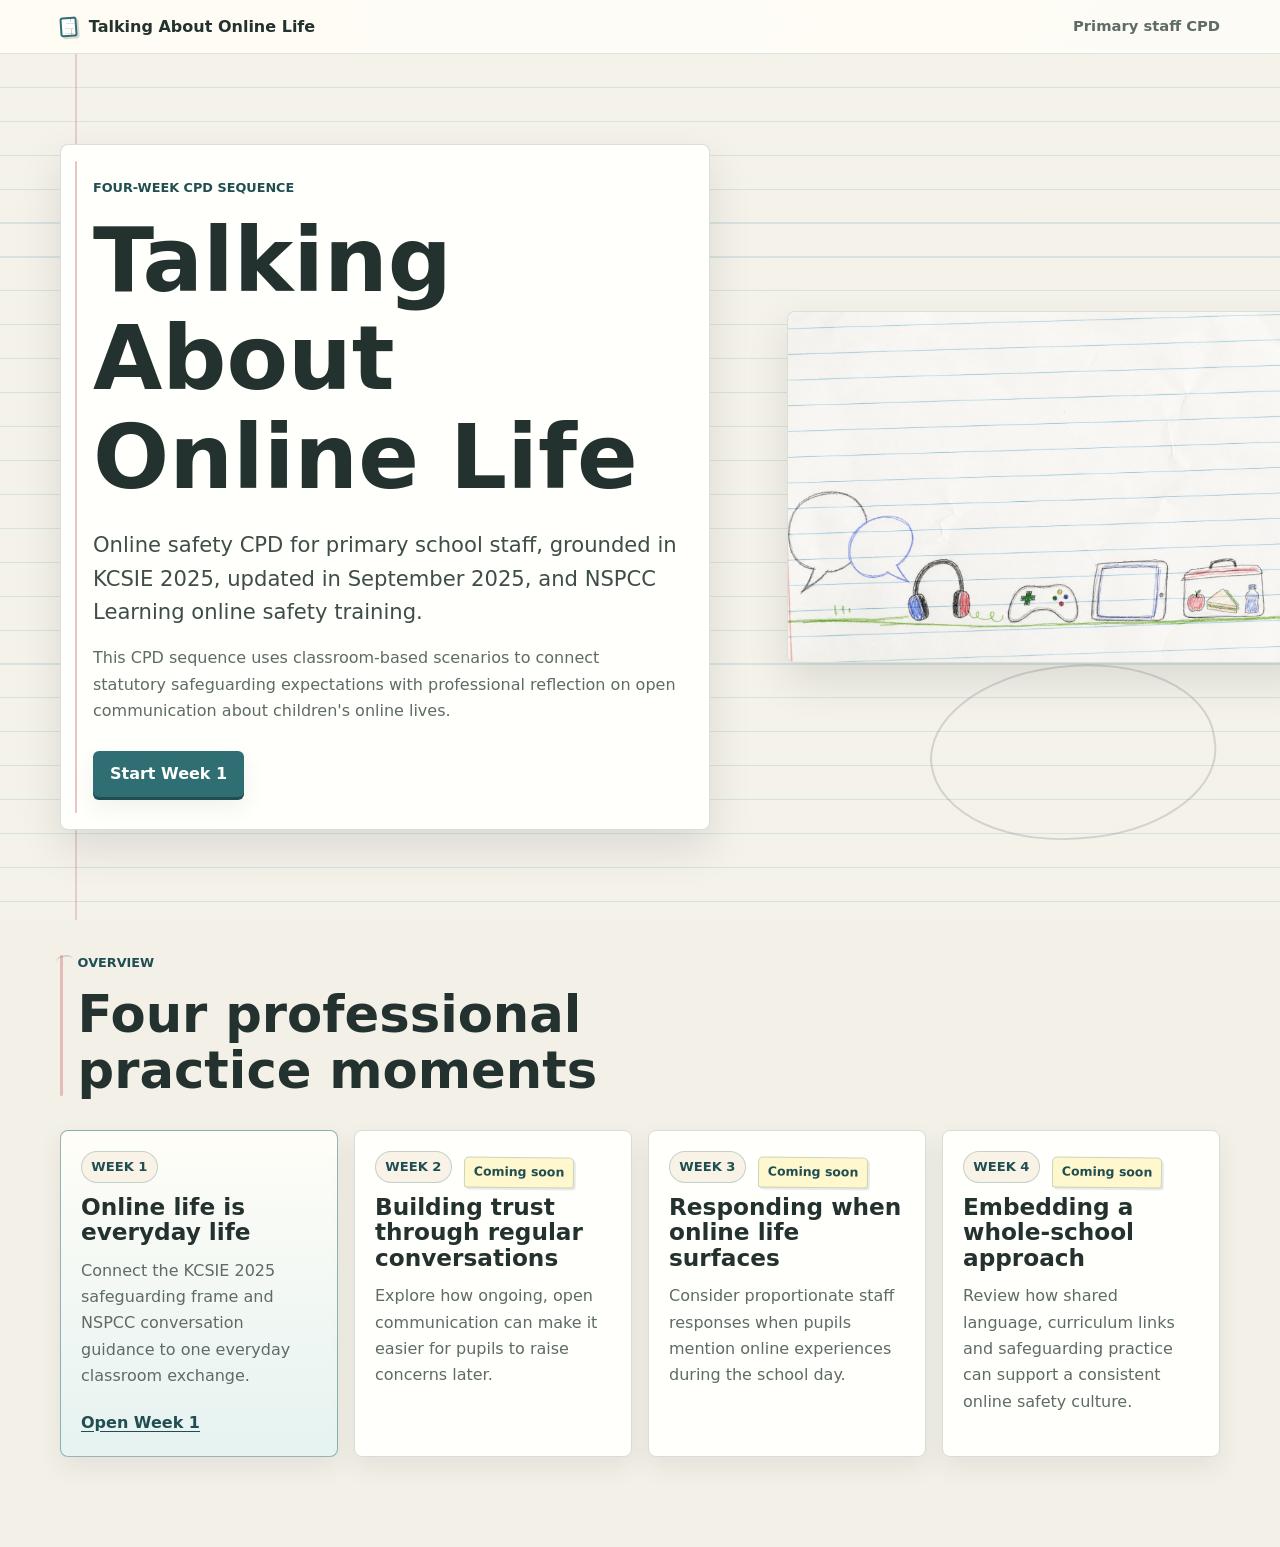
==== commit 412d079d: "Updated copy more professional feel, less condescending" ====
--- a/index.html
+++ b/index.html
@@ -5,12 +5,12 @@
     <meta name="viewport" content="width=device-width, initial-scale=1">
     <meta
       name="description"
-      content="A four-week online safety microlearning series for primary school staff."
+      content="A four-week online safety CPD sequence for primary school staff, grounded in KCSIE 2025 and NSPCC Learning."
     >
     <title>Talking About Online Life</title>
     <link rel="icon" href="assets/favicon.svg" type="image/svg+xml">
-    <link rel="stylesheet" href="shared/styles.css">
-    <script src="shared/script.js" defer></script>
+    <link rel="stylesheet" href="shared/styles.css?v=20260609-4">
+    <script src="shared/script.js?v=20260609-4" defer></script>
   </head>
   <body class="site-shell home-page annotated-journal">
     <a class="skip-link" href="#main">Skip to main content</a>
@@ -29,15 +29,16 @@
       <section class="home-hero section notebook-hero lesson-section">
         <div class="container hero-grid">
           <div class="hero-copy paper-panel hero-copy--annotated">
-            <p class="eyebrow">Four-week microlearning series</p>
+            <p class="eyebrow">Four-week CPD sequence</p>
             <h1>Talking About Online Life</h1>
             <p class="lead">
-              A four-week online safety microlearning series for primary school staff.
+              Online safety CPD for primary school staff, grounded in KCSIE 2025,
+              updated in September 2025, and NSPCC Learning online safety training.
             </p>
             <p>
-              This short series helps staff try small, everyday conversations about
-              children's online lives. Each week uses a short story, one thing to notice
-              and one practical action for the week.
+              This CPD sequence uses classroom-based scenarios to connect statutory
+              safeguarding expectations with professional reflection on open
+              communication about children's online lives.
             </p>
             <a class="button button--primary" href="week-1/index.html">Start Week 1</a>
           </div>
@@ -59,7 +60,7 @@
         <div class="container">
           <div class="section-heading margin-prompt">
             <p class="eyebrow">Overview</p>
-            <h2 id="weeks-heading">Four short weekly moments</h2>
+            <h2 id="weeks-heading">Four professional practice moments</h2>
           </div>
 
           <div class="week-grid">
@@ -67,8 +68,8 @@
               <p class="week-card__meta progress-marker">Week 1</p>
               <h3>Online life is everyday life</h3>
               <p>
-                Notice online life as part of ordinary life, then try one low-pressure
-                question with one pupil.
+                Connect the KCSIE 2025 safeguarding frame and NSPCC conversation
+                guidance to one everyday classroom exchange.
               </p>
               <a class="text-link" href="week-1/index.html">Open Week 1</a>
             </article>
@@ -78,10 +79,10 @@
                 <p class="week-card__meta progress-marker">Week 2</p>
                 <span class="status-pill notebook-tab">Coming soon</span>
               </div>
-              <h3>Small conversations build trust</h3>
+              <h3>Building trust through regular conversations</h3>
               <p>
-                Look for small, repeatable moments where one relaxed question could help
-                trust grow.
+                Explore how ongoing, open communication can make it easier for pupils
+                to raise concerns later.
               </p>
             </article>
 
@@ -90,10 +91,10 @@
                 <p class="week-card__meta progress-marker">Week 3</p>
                 <span class="status-pill notebook-tab">Coming soon</span>
               </div>
-              <h3>Use the moment</h3>
+              <h3>Responding when online life surfaces</h3>
               <p>
-                Practise using a real moment calmly when an online topic comes up in the
-                school day.
+                Consider proportionate staff responses when pupils mention online
+                experiences during the school day.
               </p>
             </article>
 
@@ -102,10 +103,10 @@
                 <p class="week-card__meta progress-marker">Week 4</p>
                 <span class="status-pill notebook-tab">Coming soon</span>
               </div>
-              <h3>A culture of talking</h3>
+              <h3>Embedding a whole-school approach</h3>
               <p>
-                Think about how small staff habits can make talking about online life feel
-                normal.
+                Review how shared language, curriculum links and safeguarding practice
+                can support a consistent online safety culture.
               </p>
             </article>
           </div>
--- a/shared/styles.css
+++ b/shared/styles.css
@@ -668,6 +668,11 @@
   gap: 0.85rem;
 }
 
+.notice-option-item {
+  display: grid;
+  gap: 0.5rem;
+}
+
 .option-card {
   display: grid;
   grid-template-columns: auto minmax(0, 1fr);
@@ -721,6 +726,11 @@
   color: var(--ink);
 }
 
+.feedback-panel--option {
+  margin-top: 0;
+  margin-left: clamp(0rem, 7vw, 2.8rem);
+}
+
 .reflection-note,
 .feedback-panel {
   position: relative;
@@ -884,6 +894,31 @@
       var(--paper) 0 1.95rem,
       var(--ruled-line) 1.95rem 2.02rem
     );
+}
+
+.reflection-prompts {
+  display: grid;
+  gap: 0.65rem;
+}
+
+.reflection-prompts p {
+  position: relative;
+  padding-left: 1.1rem;
+  color: var(--ink);
+  font-weight: 720;
+  line-height: 1.45;
+}
+
+.reflection-prompts p::before {
+  content: "";
+  position: absolute;
+  left: 0;
+  top: 0.62em;
+  width: 0.42rem;
+  height: 0.42rem;
+  border: 2px solid var(--accent);
+  border-radius: 50%;
+  background: var(--paper-clean);
 }
 
 textarea {
@@ -916,6 +951,20 @@
   outline: none;
 }
 
+.reflection-tools {
+  display: flex;
+  flex-wrap: wrap;
+  gap: 0.75rem;
+}
+
+.reflection-tools .button {
+  margin-top: 0;
+}
+
+.reflection-tools-feedback {
+  margin-top: 0;
+}
+
 .reflection-card .button {
   justify-self: start;
   margin-top: 0;
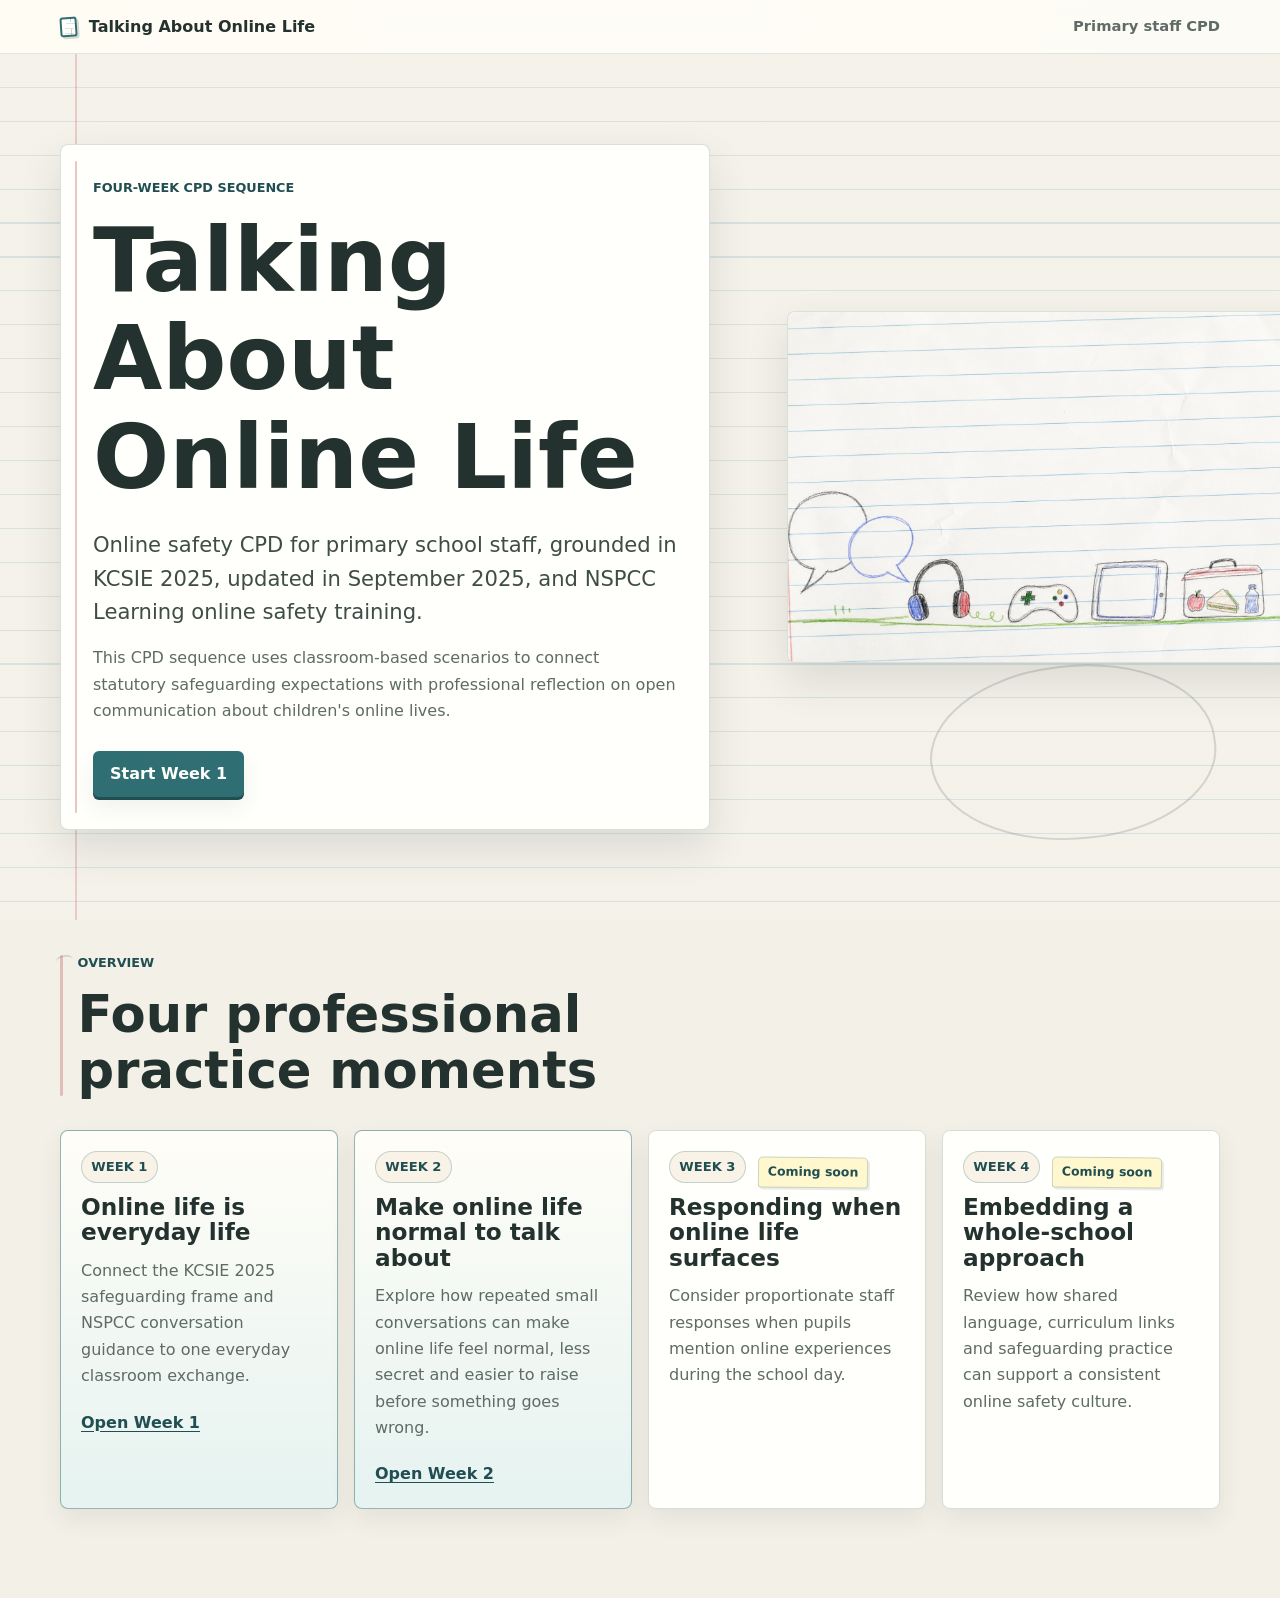
==== commit 83e4585f: "Add week 2 CPD page" ====
--- a/index.html
+++ b/index.html
@@ -9,8 +9,8 @@
     >
     <title>Talking About Online Life</title>
     <link rel="icon" href="assets/favicon.svg" type="image/svg+xml">
-    <link rel="stylesheet" href="shared/styles.css?v=20260609-4">
-    <script src="shared/script.js?v=20260609-4" defer></script>
+    <link rel="stylesheet" href="shared/styles.css?v=20260621-1">
+    <script src="shared/script.js?v=20260620-1" defer></script>
   </head>
   <body class="site-shell home-page annotated-journal">
     <a class="skip-link" href="#main">Skip to main content</a>
@@ -74,16 +74,14 @@
               <a class="text-link" href="week-1/index.html">Open Week 1</a>
             </article>
 
-            <article class="week-card paper-panel" aria-label="Week 2 coming soon">
-              <div class="week-card__topline">
-                <p class="week-card__meta progress-marker">Week 2</p>
-                <span class="status-pill notebook-tab">Coming soon</span>
-              </div>
-              <h3>Building trust through regular conversations</h3>
+            <article class="week-card paper-panel week-card--active">
+              <p class="week-card__meta progress-marker">Week 2</p>
+              <h3>Make online life normal to talk about</h3>
               <p>
-                Explore how ongoing, open communication can make it easier for pupils
-                to raise concerns later.
+                Explore how repeated small conversations can make online life feel
+                normal, less secret and easier to raise before something goes wrong.
               </p>
+              <a class="text-link" href="week-2/index.html">Open Week 2</a>
             </article>
 
             <article class="week-card paper-panel" aria-label="Week 3 coming soon">
--- a/shared/styles.css
+++ b/shared/styles.css
@@ -524,6 +524,10 @@
   grid-template-columns: repeat(4, minmax(0, 1fr));
 }
 
+.evidence-grid {
+  grid-template-columns: repeat(auto-fit, minmax(min(100%, 14rem), 1fr));
+}
+
 .story-grid {
   grid-template-columns: repeat(4, minmax(0, 1fr));
 }
@@ -1118,6 +1122,10 @@
     grid-template-columns: 1fr;
   }
 
+  .evidence-grid {
+    grid-template-columns: 1fr;
+  }
+
   .source-list {
     display: grid;
   }
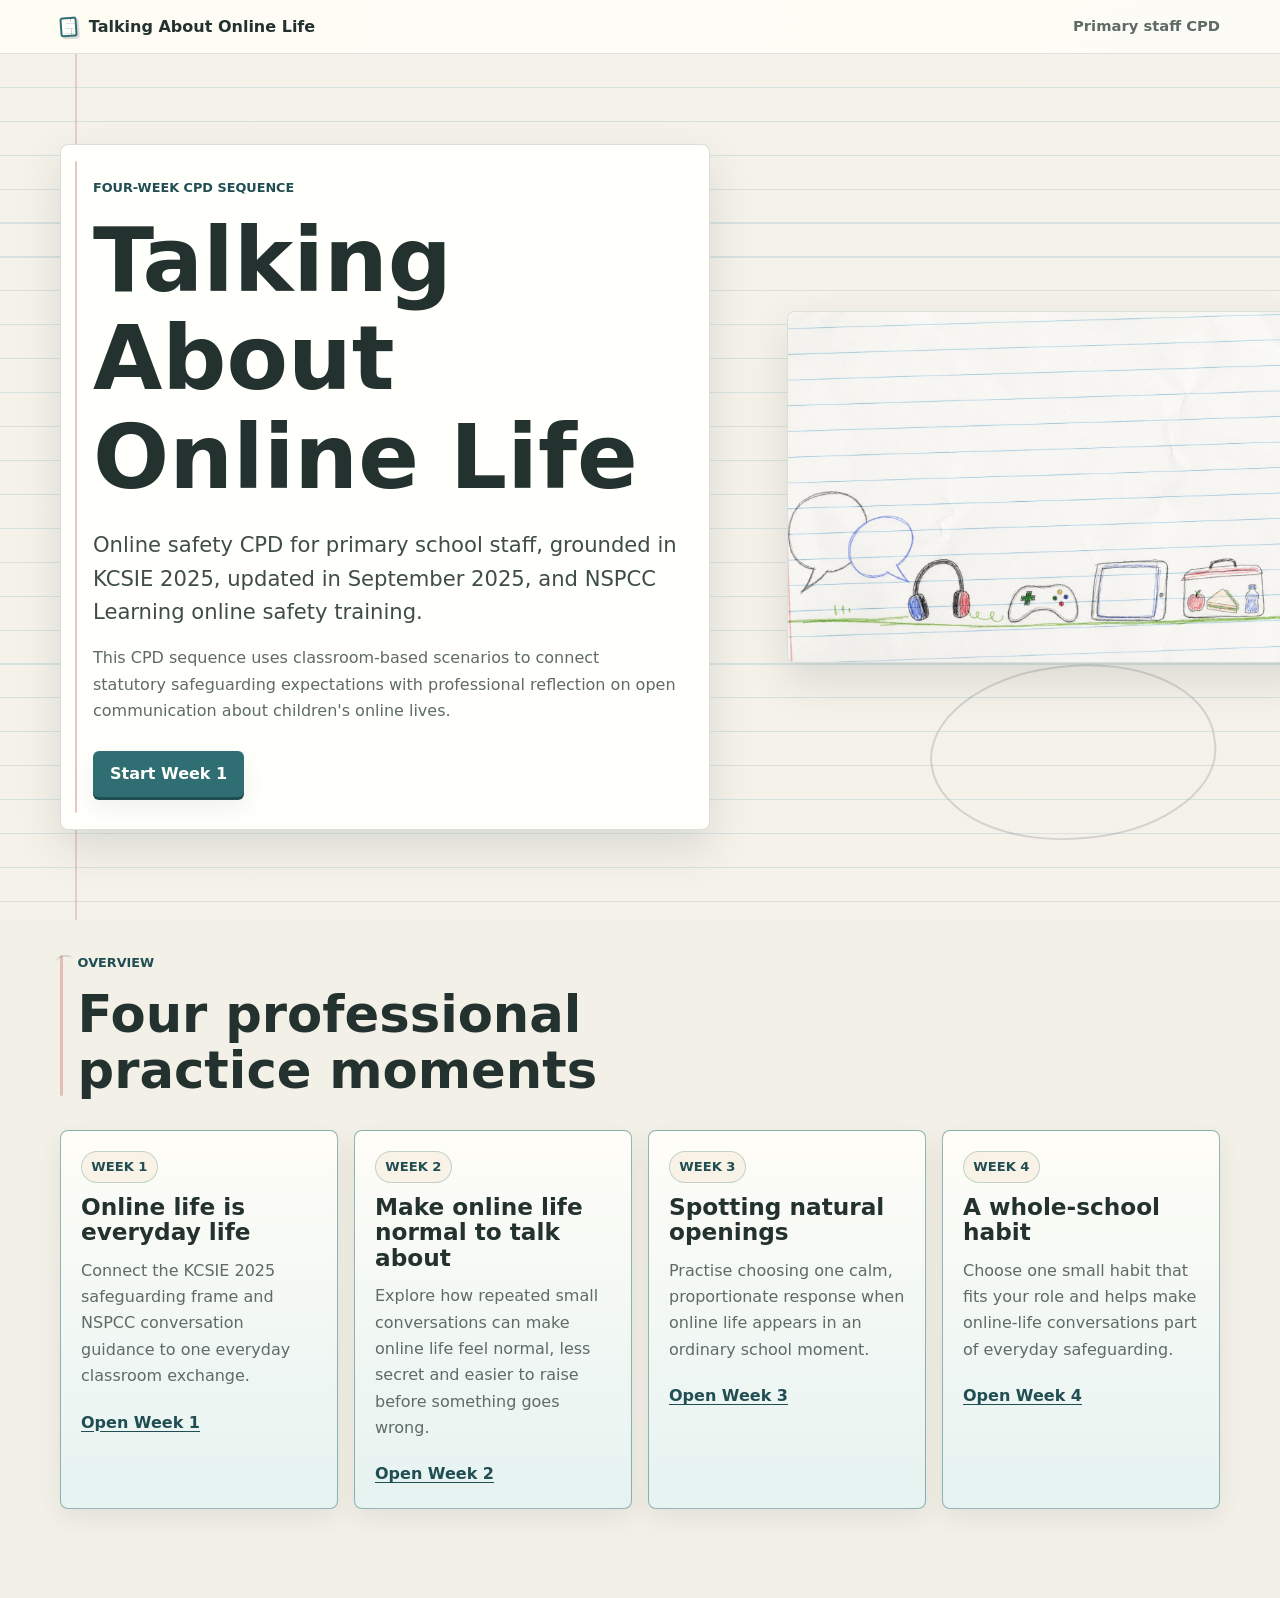
==== commit 5e1d3e57: "Add Weeks 3 and 4 online safety microlearning" ====
--- a/index.html
+++ b/index.html
@@ -9,8 +9,20 @@
     >
     <title>Talking About Online Life</title>
     <link rel="icon" href="assets/favicon.svg" type="image/svg+xml">
-    <link rel="stylesheet" href="shared/styles.css?v=20260621-1">
-    <script src="shared/script.js?v=20260620-1" defer></script>
+    <!-- Anonymous aggregate CPD engagement analytics. -->
+    <script async src="https://www.googletagmanager.com/gtag/js?id=G-CVB58JZ1K7"></script>
+    <script>
+      window.dataLayer = window.dataLayer || [];
+      function gtag(){dataLayer.push(arguments);}
+      gtag('js', new Date());
+
+      gtag('config', 'G-CVB58JZ1K7', {
+        page_location: window.location.origin + window.location.pathname,
+        page_path: window.location.pathname
+      });
+    </script>
+    <link rel="stylesheet" href="shared/styles.css?v=20260827-1">
+    <script src="shared/script.js?v=20260827-2" defer></script>
   </head>
   <body class="site-shell home-page annotated-journal">
     <a class="skip-link" href="#main">Skip to main content</a>
@@ -84,28 +96,24 @@
               <a class="text-link" href="week-2/index.html">Open Week 2</a>
             </article>
 
-            <article class="week-card paper-panel" aria-label="Week 3 coming soon">
-              <div class="week-card__topline">
-                <p class="week-card__meta progress-marker">Week 3</p>
-                <span class="status-pill notebook-tab">Coming soon</span>
-              </div>
-              <h3>Responding when online life surfaces</h3>
+            <article class="week-card paper-panel week-card--active">
+              <p class="week-card__meta progress-marker">Week 3</p>
+              <h3>Spotting natural openings</h3>
               <p>
-                Consider proportionate staff responses when pupils mention online
-                experiences during the school day.
+                Practise choosing one calm, proportionate response when online life
+                appears in an ordinary school moment.
               </p>
+              <a class="text-link" href="week-3/index.html">Open Week 3</a>
             </article>
 
-            <article class="week-card paper-panel" aria-label="Week 4 coming soon">
-              <div class="week-card__topline">
-                <p class="week-card__meta progress-marker">Week 4</p>
-                <span class="status-pill notebook-tab">Coming soon</span>
-              </div>
-              <h3>Embedding a whole-school approach</h3>
+            <article class="week-card paper-panel week-card--active">
+              <p class="week-card__meta progress-marker">Week 4</p>
+              <h3>A whole-school habit</h3>
               <p>
-                Review how shared language, curriculum links and safeguarding practice
-                can support a consistent online safety culture.
+                Choose one small habit that fits your role and helps make online-life
+                conversations part of everyday safeguarding.
               </p>
+              <a class="text-link" href="week-4/index.html">Open Week 4</a>
             </article>
           </div>
         </div>
--- a/shared/styles.css
+++ b/shared/styles.css
@@ -79,6 +79,7 @@
 }
 
 button,
+input,
 textarea {
   font: inherit;
 }
@@ -974,6 +975,361 @@
   margin-top: 0;
 }
 
+.response-steps {
+  display: grid;
+  grid-template-columns: repeat(4, minmax(0, 1fr));
+  gap: 1rem;
+  margin: 0;
+  padding: 0;
+  list-style: none;
+}
+
+.response-steps li {
+  display: flex;
+  align-items: flex-start;
+  gap: 0.85rem;
+  padding: 1.1rem;
+  box-shadow: var(--shadow-soft);
+}
+
+.response-steps li:nth-child(even) {
+  transform: rotate(0.35deg);
+}
+
+.response-steps h3 {
+  margin-top: 0.15rem;
+}
+
+.response-steps p {
+  margin-top: 0.55rem;
+  color: var(--muted);
+}
+
+.response-steps__number {
+  display: inline-grid;
+  width: 2.1rem;
+  height: 2.1rem;
+  flex: 0 0 auto;
+  place-items: center;
+  border: 1px solid rgba(47, 111, 115, 0.3);
+  border-radius: 50%;
+  background: var(--sticky-note-soft);
+  color: var(--accent-dark);
+  font-weight: 850;
+}
+
+.scenario-activity {
+  display: grid;
+  gap: 1rem;
+}
+
+.scenario-progress {
+  margin-bottom: 0.15rem;
+}
+
+.scenario-card,
+.checkpoint-card {
+  padding: clamp(1.25rem, 4vw, 2.25rem);
+}
+
+.scenario-card__context,
+.selected-context__label,
+.plan-preview__label {
+  color: var(--accent-dark);
+  font-size: 0.82rem;
+  font-weight: 800;
+  text-transform: uppercase;
+}
+
+.scenario-card h3 {
+  max-width: 25ch;
+  margin-top: 0.65rem;
+  font-size: clamp(1.55rem, 4vw, 2.35rem);
+}
+
+.scenario-card__prompt {
+  margin: 1rem 0;
+  color: var(--muted);
+  font-weight: 750;
+}
+
+.scenario-options,
+.scenario-option-item {
+  display: grid;
+  gap: 0.65rem;
+}
+
+.scenario-controls {
+  display: flex;
+  justify-content: space-between;
+  gap: 0.75rem;
+}
+
+.scenario-controls .button {
+  margin-top: 0;
+}
+
+.button:disabled {
+  cursor: not-allowed;
+  opacity: 0.58;
+  transform: none;
+}
+
+.phrase-options {
+  display: flex;
+  flex-wrap: wrap;
+  gap: 0.7rem;
+  margin-top: 1.25rem;
+}
+
+.phrase-chip {
+  min-height: 2.9rem;
+  border: 1px solid rgba(47, 111, 115, 0.34);
+  border-radius: 999px;
+  background: var(--paper-clean);
+  color: var(--ink);
+  padding: 0.65rem 0.9rem;
+  font-weight: 730;
+  text-align: left;
+}
+
+.phrase-chip:hover {
+  border-color: var(--accent);
+  background: var(--accent-soft);
+}
+
+.phrase-chip[aria-pressed="true"] {
+  border-color: var(--accent);
+  background: var(--sticky-note-soft);
+  box-shadow: inset 0 -3px 0 var(--accent);
+}
+
+.role-selector {
+  display: grid;
+  gap: 1.25rem;
+}
+
+.role-options {
+  display: grid;
+  grid-template-columns: repeat(3, minmax(0, 1fr));
+  gap: 0.85rem;
+}
+
+.role-option {
+  display: grid;
+  align-content: start;
+  gap: 0.45rem;
+  min-height: 8.3rem;
+  border: 1px solid var(--border);
+  border-radius: var(--radius);
+  background: var(--paper-clean);
+  color: var(--muted);
+  padding: 1rem;
+  text-align: left;
+  box-shadow: var(--shadow-soft);
+}
+
+.role-option:hover {
+  border-color: rgba(47, 111, 115, 0.55);
+  transform: translateY(-1px);
+}
+
+.role-option[aria-pressed="true"] {
+  border-color: var(--accent);
+  background:
+    linear-gradient(180deg, rgba(255, 253, 247, 0.94), rgba(220, 238, 237, 0.68)),
+    var(--paper-clean);
+  color: var(--ink);
+  box-shadow: inset 4px 0 0 var(--accent), var(--shadow-soft);
+}
+
+.role-option[aria-pressed="true"]::after {
+  content: "Selected";
+  color: var(--accent-dark);
+  font-size: 0.8rem;
+  font-weight: 800;
+}
+
+.role-option__title {
+  color: var(--ink);
+  font-size: 1.08rem;
+  font-weight: 820;
+  line-height: 1.25;
+}
+
+.role-selection-status {
+  color: var(--muted);
+  font-weight: 700;
+}
+
+.role-habit-panel {
+  padding: clamp(1.25rem, 4vw, 2rem);
+  box-shadow: var(--shadow-soft);
+}
+
+.role-habit-panel > p:not(.eyebrow) {
+  margin-top: 0.65rem;
+  color: var(--muted);
+}
+
+.habit-options {
+  display: grid;
+  grid-template-columns: repeat(3, minmax(0, 1fr));
+  gap: 0.75rem;
+  margin-top: 1.25rem;
+}
+
+.habit-option {
+  position: relative;
+  min-height: 8.5rem;
+  border: 1px solid rgba(47, 111, 115, 0.3);
+  border-radius: var(--radius);
+  background: var(--paper-soft);
+  color: var(--ink);
+  padding: 1rem;
+  font-weight: 720;
+  text-align: left;
+}
+
+.habit-option:hover {
+  border-color: var(--accent);
+  background: var(--accent-soft);
+}
+
+.habit-option[aria-pressed="true"] {
+  border-color: var(--accent);
+  background: var(--sticky-note-soft);
+  box-shadow: inset 0 -4px 0 var(--accent);
+}
+
+.habit-option[aria-pressed="true"]::after {
+  content: "Chosen habit";
+  display: block;
+  margin-top: 0.75rem;
+  color: var(--accent-dark);
+  font-size: 0.8rem;
+  font-weight: 850;
+}
+
+.checkpoint-card h3 {
+  margin-top: 1.35rem;
+}
+
+.checkpoint-card__scenario {
+  border-left: 4px solid var(--accent);
+  background: var(--paper-soft);
+  padding: 1rem 1.1rem;
+  font-size: clamp(1.08rem, 2vw, 1.22rem);
+  font-weight: 720;
+}
+
+.checkpoint-card .scenario-options {
+  margin-top: 1rem;
+}
+
+.checkpoint-debrief {
+  margin-top: 1rem;
+  border: 1px solid var(--border);
+  border-left-width: 4px;
+  border-radius: var(--radius);
+  background: var(--paper-clean);
+  padding: 1rem;
+}
+
+.action-plan-card {
+  gap: 1.25rem;
+}
+
+.selected-context {
+  display: grid;
+  gap: 0.35rem;
+  border-bottom: 1px solid rgba(93, 98, 95, 0.22);
+  padding-bottom: 1rem;
+}
+
+.selected-context [data-selected-role] {
+  font-size: 1.18rem;
+  font-weight: 800;
+}
+
+.text-button {
+  width: fit-content;
+  min-height: 2.75rem;
+  border: 0;
+  background: transparent;
+  color: var(--accent-dark);
+  padding: 0.45rem 0;
+  font-weight: 780;
+  text-align: left;
+  text-decoration: underline;
+  text-underline-offset: 0.18em;
+}
+
+.form-field {
+  display: grid;
+  gap: 0.5rem;
+}
+
+.form-field label {
+  font-weight: 800;
+}
+
+.optional-label {
+  color: var(--muted);
+  font-size: 0.86rem;
+  font-weight: 600;
+}
+
+.text-input {
+  width: 100%;
+  min-height: 3rem;
+  border: 1px solid rgba(93, 98, 95, 0.32);
+  border-radius: var(--radius);
+  background: rgba(255, 253, 247, 0.98);
+  color: var(--ink);
+  padding: 0.75rem 0.9rem;
+}
+
+.text-input:focus {
+  border-color: var(--accent);
+  box-shadow: 0 0 0 4px rgba(159, 79, 26, 0.16);
+  outline: none;
+}
+
+.form-help,
+.privacy-note {
+  color: var(--muted);
+  font-size: 0.92rem;
+}
+
+.form-error {
+  border-left: 4px solid var(--focus);
+  color: #713812;
+  padding-left: 0.75rem;
+  font-weight: 750;
+}
+
+.plan-preview {
+  display: grid;
+  gap: 0.45rem;
+  border: 1px solid rgba(47, 111, 115, 0.28);
+  border-radius: var(--radius);
+  background: rgba(220, 238, 237, 0.58);
+  padding: 1rem;
+}
+
+.plan-preview [data-plan-preview-text] {
+  white-space: pre-line;
+}
+
+.completion-card h2 {
+  font-size: clamp(1.9rem, 4vw, 2.8rem);
+}
+
+.completion-card > p:not(.eyebrow) {
+  color: var(--muted);
+}
+
 .footer-nav {
   border-top: 1px solid var(--border);
   background: rgba(255, 253, 247, 0.94);
@@ -1031,6 +1387,19 @@
     grid-template-columns: repeat(2, minmax(0, 1fr));
   }
 
+  .response-steps,
+  .role-options {
+    grid-template-columns: repeat(2, minmax(0, 1fr));
+  }
+
+  .habit-options {
+    grid-template-columns: 1fr;
+  }
+
+  .habit-option {
+    min-height: auto;
+  }
+
   h1 {
     max-width: 11ch;
   }
@@ -1118,7 +1487,9 @@
   }
 
   .week-grid,
-  .story-grid {
+  .story-grid,
+  .response-steps,
+  .role-options {
     grid-template-columns: 1fr;
   }
 
@@ -1140,6 +1511,25 @@
 
   .reflection-card .button {
     justify-self: stretch;
+  }
+
+  .scenario-controls,
+  .reflection-tools {
+    display: grid;
+    grid-template-columns: 1fr;
+  }
+
+  .scenario-controls .button,
+  .reflection-tools .button {
+    width: 100%;
+  }
+
+  .role-option {
+    min-height: auto;
+  }
+
+  .feedback-panel--option {
+    margin-left: 0;
   }
 }
 
